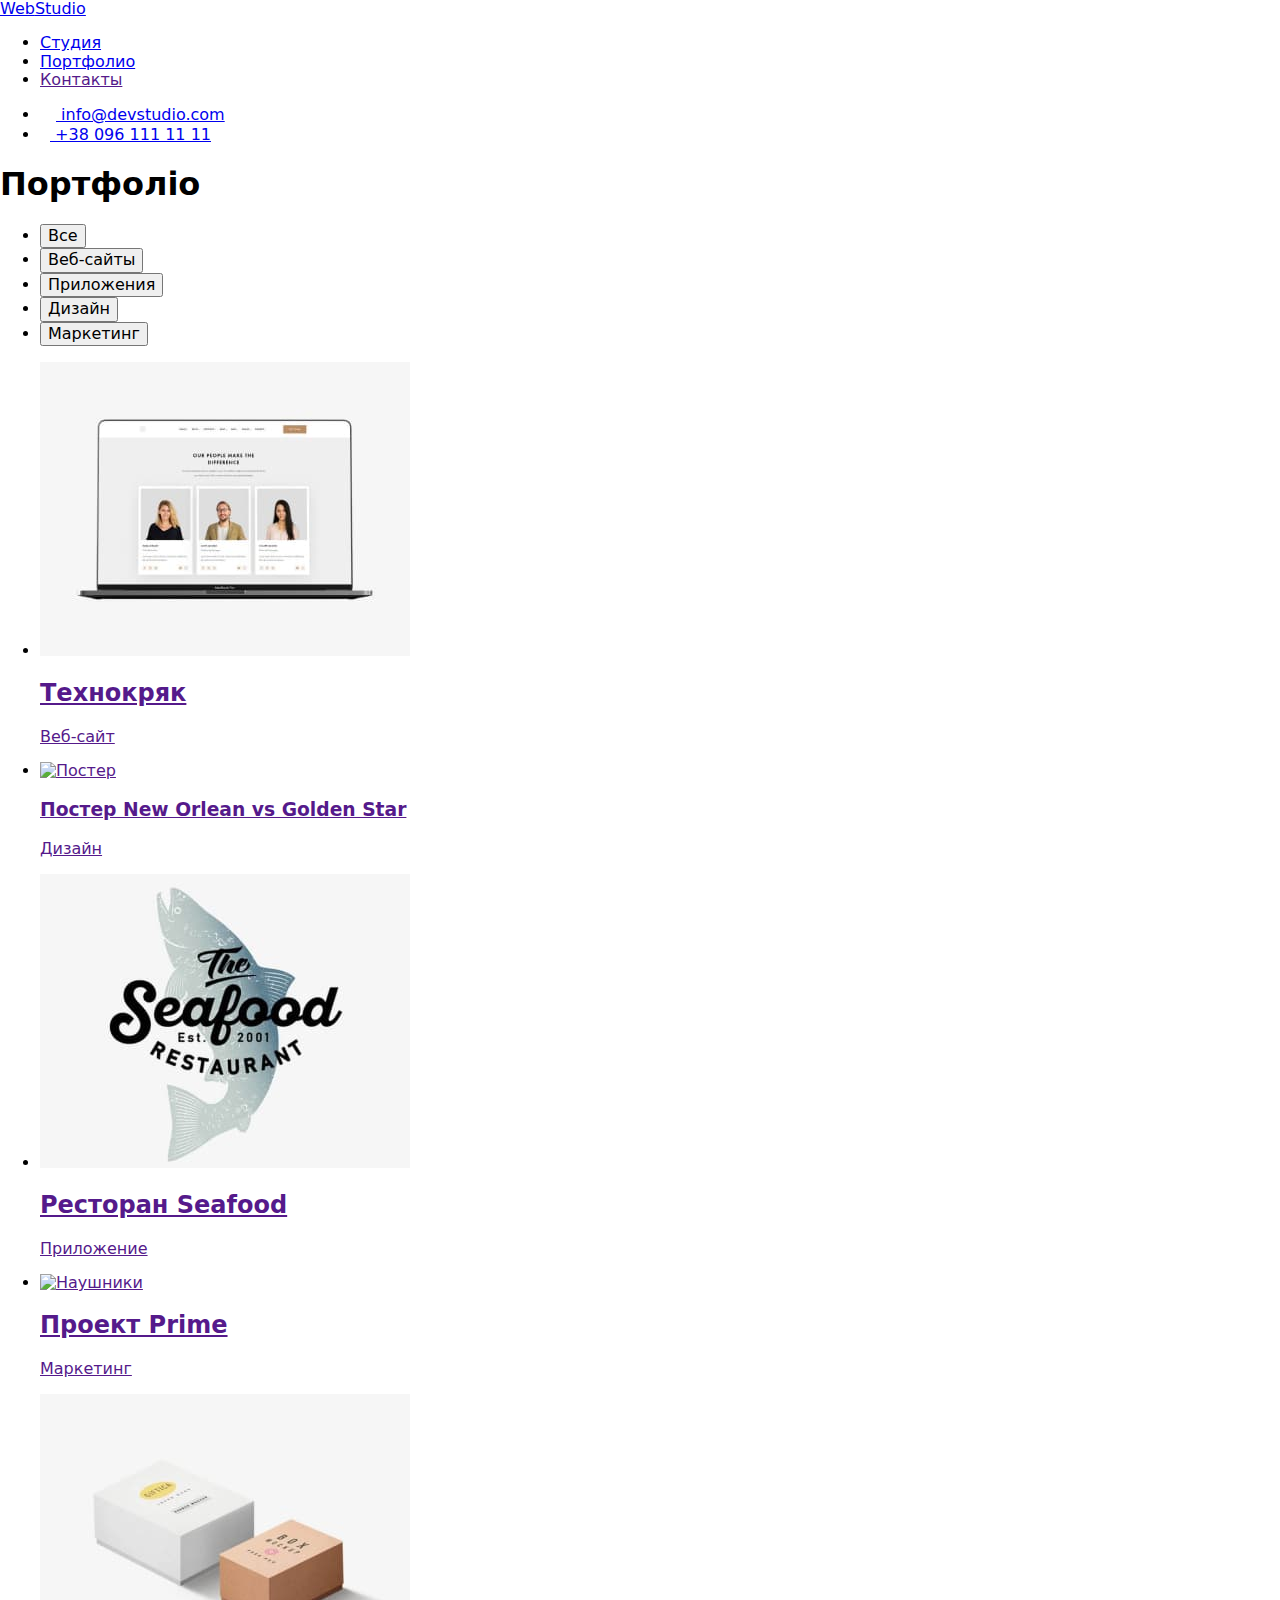
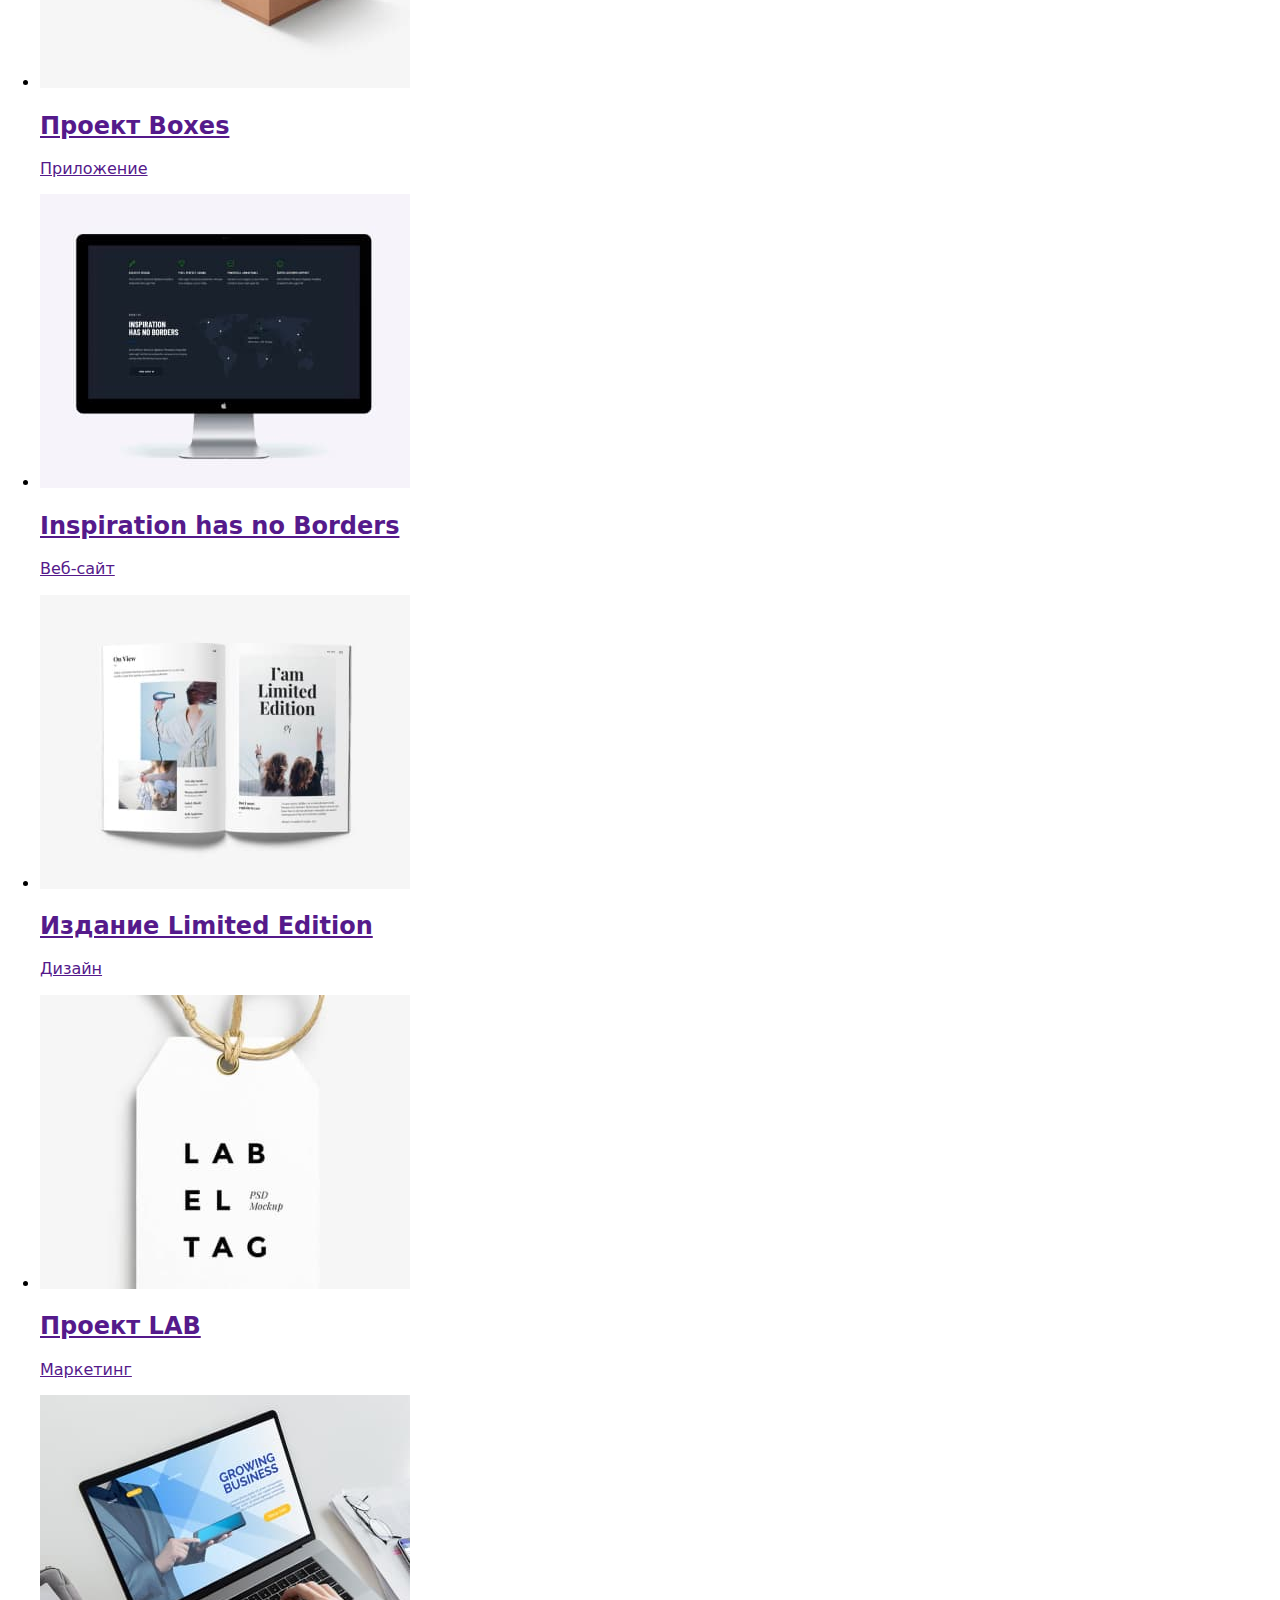
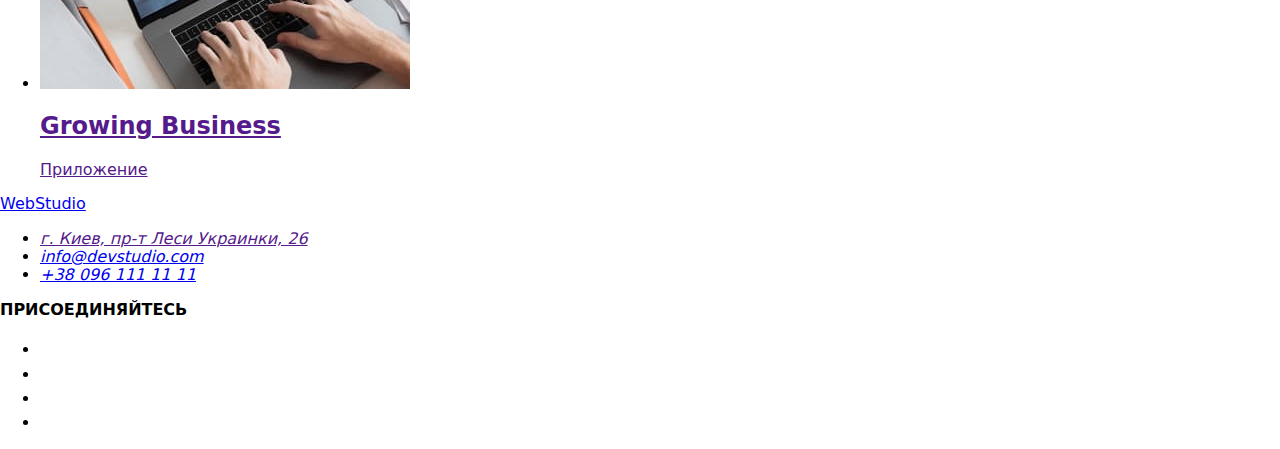
==== portfolio.html @ 70e8f8ef "Create portfolio.html" ====
<!DOCTYPE html>
<html lang="ru">
  <head>
    <link
      rel="stylesheet"
      href="https://cdn.jsdelivr.net/npm/modern-normalize@1.1.0/modern-normalize.css"
    />
    <link
      rel="stylesheet"
      href="https://cdn.jsdelivr.net/npm/modern-normalize@1.1.0/modern-normalize.css"
    />
    <link rel="preconnect" href="https://fonts.googleapis.com" />
    <link rel="preconnect" href="https://fonts.gstatic.com" crossorigin />
    <link
      href="https://fonts.googleapis.com/css2?family=Raleway:wght@700&family=Roboto:wght@400;500;700;900&display=swap"
      rel="stylesheet"
    />
    <meta charset="UTF-8" />
    <meta http-equiv="X-UA-Compatible" content="IE=edge" />
    <meta name="viewport" content="width=device-width, initial-scale=1.0" />
    <title>Портфолио</title>
    <link rel="stylesheet" href="./css/style.css" />
  </head>
  <body>
    <!--Шапка-->
    <header class="header-page">
      <div class="container main-nav">
        <a class="logo" href="./index.html"
          >Web<span class="logo-black">Studio</span></a
        >
        <nav class="nav">
          <ul class="site-nav">
            <li class="item">
              <a class="site-nav-link" href="./index.html">Студия</a>
            </li>
            <li class="item">
              <a class="site-nav-link current" href="./portfolio.html"
                >Портфолио</a
              >
            </li>
            <li class="item"><a class="site-nav-link" href="">Контакты</a></li>
          </ul>
        </nav>
        <ul class="header-contacts">
          <li class="header-contacts-item">
            <a class="header-contacts-link" href="maito:info@devstudio.com"
              ><svg class="icon-mail" width="16" height="12">
                <use href="./image/icon.svg#icon-mail"></use>
              </svg>
              info@devstudio.com
            </a>
          </li>
          <li class="header-contacts-item">
            <a class="header-contacts-link" href="tel:+380961111111">
              <svg class="icon-smartphone" width="10" height="16">
                <use href="./image/icon.svg#icon-smartphone"></use>
              </svg>
              +38 096 111 11 11
            </a>
          </li>
        </ul>
      </div>
    </header>
    <!--Main-->
    <main>
      <!--Навигация-->
      <section class="section">
        <div class="container">
          <h1 class="visually-hidden">Портфоліо</h1>
          <ul class="navigation">
            <li class="navigation-space">
              <button class="navigation-btn" type="button">Все</button>
            </li>
            <li class="navigation-space">
              <button class="navigation-btn" type="button">Веб-сайты</button>
            </li>
            <li class="navigation-space">
              <button class="navigation-btn" type="button">Приложения</button>
            </li>
            <li class="navigation-space">
              <button class="navigation-btn" type="button">Дизайн</button>
            </li>
            <li class="navigation-space">
              <button class="navigation-btn" type="button">Маркетинг</button>
            </li>
          </ul>
          <ul class="services">
            <li class="services-item">
              <a class="services-link" href="">
                <img
                  src="./image/portfolio/techno.jpg"
                  alt="Технокряк"
                  width="370"
                />
                <div class="services-content">
                  <h2 class="title-portfolio">Технокряк</h2>
                  <p class="portfolio-services">Веб-сайт</p>
                </div>
              </a>
            </li>
            <li class="services-item">
              <a class="services-link" href="">
                <img
                  src="./image/portfolio/Poster.jpg"
                  alt="Постер"
                  width="370"
                />
                <div class="services-content">
                  <h3 class="title-portfolio">
                    Постер New Orlean vs Golden Star
                  </h3>
                  <p class="portfolio-services">Дизайн</p>
                </div>
              </a>
            </li>
            <li class="services-item">
              <a class="services-link" href=""
                ><img
                  src="./image/portfolio/seafood.jpg"
                  alt="Ресторан"
                  width="370"
                />
                <div class="services-content">
                  <h2 class="title-portfolio">Ресторан Seafood</h2>
                  <p class="portfolio-services">Приложение</p>
                </div>
              </a>
            </li>

            <li class="services-item">
              <a class="services-link" href="">
                <img
                  src="./image/portfolio/prime.jpg"
                  alt="Наушники"
                  width="370"
                />
                <div class="services-content">
                  <h2 class="title-portfolio">Проект Prime</h2>
                  <p class="portfolio-services">Маркетинг</p>
                </div>
              </a>
            </li>
            <li class="services-item">
              <a class="services-link" href="">
                <img
                  src="./image/portfolio/boxes.jpg"
                  alt="Коробка"
                  width="370"
                />
                <div class="services-content">
                  <h2 class="title-portfolio">Проект Boxes</h2>
                  <p class="portfolio-services">Приложение</p>
                </div>
              </a>
            </li>
            <li class="services-item">
              <a class="services-link" href="">
                <img
                  src="./image/portfolio/inspiration.jpg"
                  alt="Компютер"
                  width="370"
                />
                <div class="services-content">
                  <h2 class="title-portfolio">Inspiration has no Borders</h2>
                  <p class="portfolio-services">Веб-сайт</p>
                </div>
              </a>
            </li>
            <li class="services-item">
              <a class="services-link" href="">
                <img
                  src="./image/portfolio/limited-edition.jpg"
                  alt="Книга"
                  width="370"
                />
                <div class="services-content">
                  <h2 class="title-portfolio">Издание Limited Edition</h2>
                  <p class="portfolio-services">Дизайн</p>
                </div>
              </a>
            </li>
            <li class="services-item">
              <a class="services-link" href="">
                <img src="./image/portfolio/Lab.jpg" alt="Lab" width="370" />
                <div class="services-content">
                  <h2 class="title-portfolio">Проект LAB</h2>
                  <p class="portfolio-services">Маркетинг</p>
                </div>
              </a>
            </li>
            <li class="services-item">
              <a class="services-link" href="">
                <img
                  src="./image/portfolio/growing-business.jpg"
                  alt="ноутбук"
                  width="370"
                />
                <div class="services-content">
                  <h2 class="title-portfolio">Growing Business</h2>
                  <p class="portfolio-services">Приложение</p>
                </div>
              </a>
            </li>
          </ul>
        </div>
      </section>
    </main>
    <!--Футер-->
    <footer class="footer">
      <div class="container footer-block">
        <div class="footer-address">
          <a class="logo" href="./index.html"
            >Web<span class="logo-white">Studio</span></a
          >
          <address class="address">
            <ul class="address-list">
              <li class="address-item">
                <a class="address-a" href="">г. Киев, пр-т Леси Украинки, 26</a>
              </li>
              <li class="address-item">
                <a class="contacts-a" href="maito:info@devstudio.com"
                  >info@devstudio.com</a
                >
              </li>
              <li class="address-item">
                <a class="contacts-a" href="tel:+380961111111"
                  >+38 096 111 11 11</a
                >
              </li>
            </ul>
          </address>
        </div>
        <div class="footer-social">
          <strong class="strong">ПРИСОЕДИНЯЙТЕСЬ</strong>
          <ul class="footer-list">
            <li>
              <a class="footer-soc-link" href="">
                <svg width="20" height="20">
                  <use href="./image/icon.svg#icon-instagram"></use>
                </svg>
              </a>
            </li>
            <li>
              <a class="footer-soc-link" href="">
                <svg width="20" height="20">
                  <use href="./image/icon.svg#icon-twiter"></use>
                </svg>
              </a>
            </li>
            <li>
              <a class="footer-soc-link" href="">
                <svg width="20" height="20">
                  <use href="./image/icon.svg#icon-facebook"></use>
                </svg>
              </a>
            </li>
            <li>
              <a class="footer-soc-link" href="">
                <svg width="20" height="20">
                  <use href="./image/icon.svg#icon-linkedin"></use>
                </svg>
              </a>
            </li>
          </ul>
        </div>
      </div>
    </footer>
  </body>
</html>
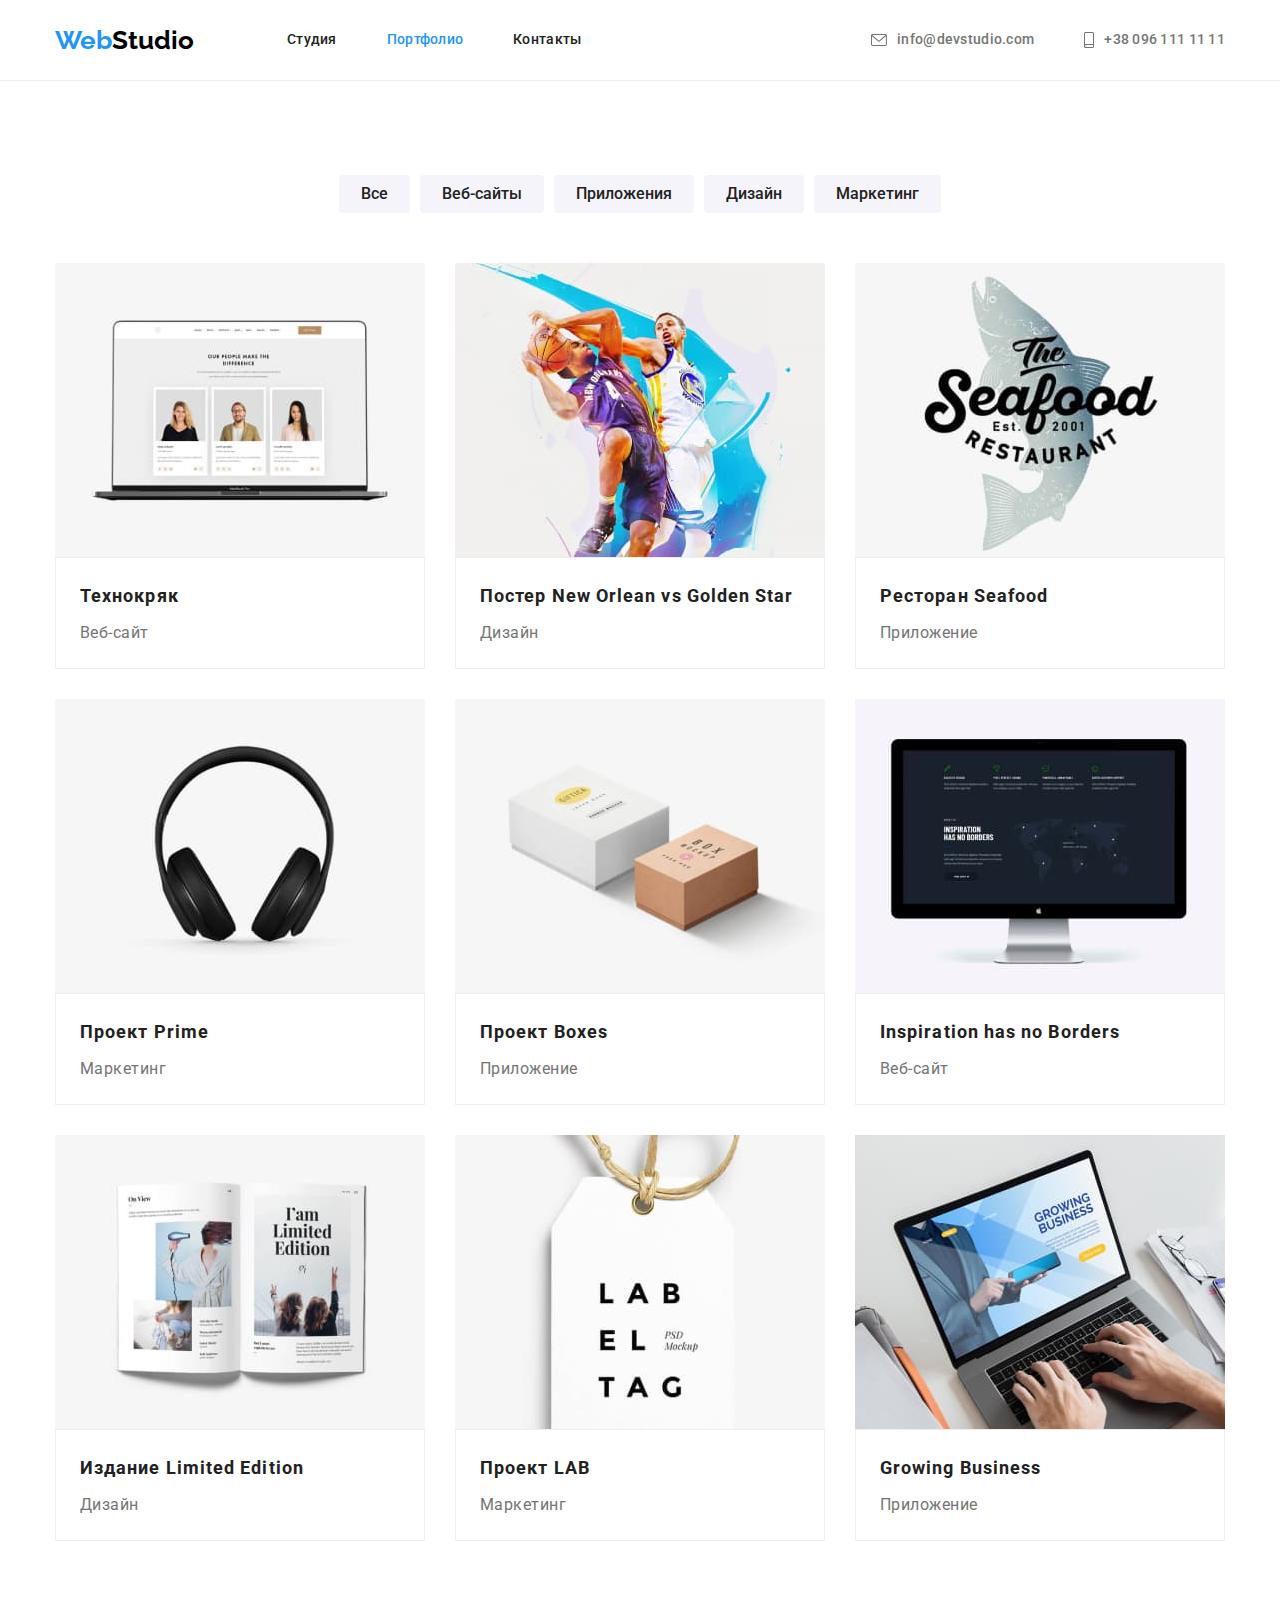
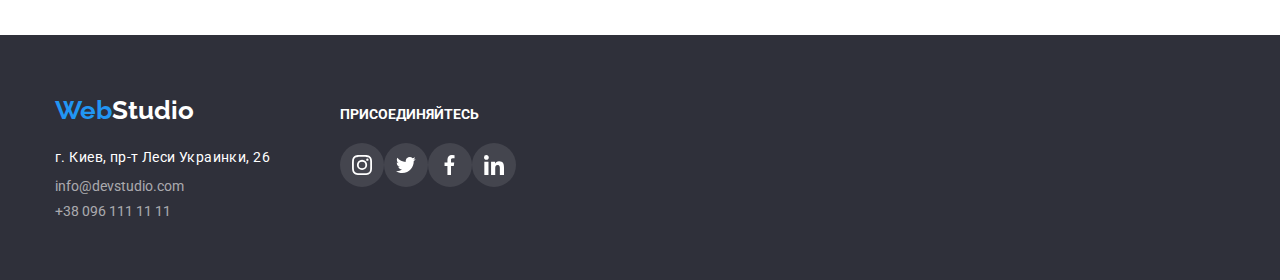
==== commit b235e82e: "Update portfolio.html" ====
--- a/portfolio.html
+++ b/portfolio.html
@@ -66,6 +66,7 @@
       <!--Навигация-->
       <section class="section">
         <div class="container">
+          <!-- Список Кнопок -->
           <h1 class="visually-hidden">Портфоліо</h1>
           <ul class="navigation">
             <li class="navigation-space">
@@ -84,14 +85,25 @@
               <button class="navigation-btn" type="button">Маркетинг</button>
             </li>
           </ul>
+          <!-- Карточки -->
           <ul class="services">
             <li class="services-item">
               <a class="services-link" href="">
-                <img
-                  src="./image/portfolio/techno.jpg"
-                  alt="Технокряк"
-                  width="370"
-                />
+                <div class="services-overlay">
+                  <div class="overlay-text">
+                    <p class="overlay-p">
+                      Технокряк это современная площадка распространения
+                      коронавируса. Компании используют эту платформу для
+                      цифрового шпионажа и атак на защищённые сервера
+                      конкурентов.
+                    </p>
+                    <img
+                      src="./image/portfolio/techno.jpg"
+                      alt="Технокряк"
+                      width="370"
+                    />
+                  </div>
+                </div>
                 <div class="services-content">
                   <h2 class="title-portfolio">Технокряк</h2>
                   <p class="portfolio-services">Веб-сайт</p>
--- a/css/style.css
+++ b/css/style.css
@@ -0,0 +1,542 @@
+:root {
+  --primary-text-color: #757575;
+  --title-text-color: #212121;
+  --accent-color: #2196f3;
+  --primary-white-color: #ffffff;
+  --background-color-secondary: #2f303a;
+  --bachgroun-button-portfolio: #f5f4fa;
+  --section-services-gap: 30px;
+  --icon-background: #afb1b8;
+}
+body {
+  font-family: Roboto, sans-serif;
+  font-size: 14px;
+  line-height: 1.14;
+
+  color: var(--primary-text-color);
+  background-color: var(--primary-white-color);
+}
+h1,
+h2,
+h3,
+h4,
+ul,
+li,
+p {
+  margin-top: 0px;
+  margin-bottom: 0px;
+}
+img {
+  display: block;
+  max-width: 100%;
+  height: auto;
+}
+a {
+  text-decoration: none;
+}
+ul {
+  list-style: none;
+  padding: 0px;
+  margin: 0px;
+}
+
+.container {
+  width: 1200px;
+  margin: 0px auto;
+  padding: 0px 15px;
+}
+.section {
+  padding-top: 94px;
+  padding-bottom: 94px;
+}
+.header-page {
+  border-bottom-width: 1px;
+  border-bottom-style: solid;
+  border-bottom-color: #ececec;
+}
+.main-nav {
+  display: flex;
+  align-items: center;
+  justify-content: flex-start;
+}
+
+.logo {
+  color: var(--accent-color);
+  font-family: Raleway, sans-serif;
+  font-weight: 700;
+  font-size: 26px;
+  line-height: 1.19;
+}
+.logo-black {
+  color: #000000;
+}
+.logo-white {
+  color: var(--primary-white-color);
+}
+
+/* ---------site nav--------- */
+.nav {
+  margin-left: 93px;
+}
+.site-nav {
+  display: flex;
+}
+.site-nav .item:not(:last-child) {
+  margin-right: 50px;
+}
+.site-nav-link {
+  display: block;
+  padding-top: 32px;
+  padding-bottom: 32px;
+
+  color: var(--title-text-color);
+  font-weight: 500;
+  letter-spacing: 0.02em;
+}
+.site-nav-link:hover,
+.site-nav-link:focus {
+  color: var(--accent-color);
+}
+
+.site-nav-link.current {
+  color: var(--accent-color);
+}
+/* -----------ICON------------ */
+.icon-mail,
+.icon-smartphone {
+  fill: currentColor;
+  margin-right: 10px;
+}
+.icon-list {
+  display: flex;
+  justify-content: center;
+  margin-top: 16px;
+}
+.icon-item:not(:last-child) {
+  margin-right: 10px;
+}
+.icon-link {
+  display: flex;
+  justify-content: center;
+  align-items: center;
+  /* margin-top: 10px; */
+  border-radius: 22px;
+  height: 44px;
+  width: 44px;
+  background-color: var(--primary-white-color);
+  fill: var(--icon-background);
+}
+
+.icon-link:hover,
+.icon-link:focus {
+  fill: var(--primary-white-color);
+  background-color: var(--accent-color);
+}
+
+/* Header contacts */
+.header-contacts {
+  display: flex;
+  align-items: center;
+  margin-left: auto;
+}
+
+.header-contacts-item:not(:first-child) {
+  margin-left: 50px;
+}
+.header-contacts-link {
+  display: flex;
+  align-items: center;
+  color: var(--primary-text-color);
+  font-weight: 500;
+  letter-spacing: 0.02em;
+}
+.header-contacts-link:hover,
+.header-contacts-link:focus {
+  color: var(--accent-color);
+}
+
+/* Заказ услуг */
+.backdrop.is-hidden {
+  opacity: 0;
+  pointer-events: none;
+}
+.backdrop {
+  position: fixed;
+  top: 0;
+  left: 0;
+  width: 100%;
+  height: 100%;
+  background-color: rgba(0, 0, 0, 0.2);
+}
+.modal {
+  min-width: 528px;
+  min-height: 581px;
+  background-color: var(--primary-white-color);
+  position: absolute;
+  top: 50%;
+  left: 50%;
+  transform: translate(-50%, -50%);
+}
+
+.icon-close {
+  position: absolute;
+  top: 8px;
+  left: 8px;
+}
+
+.order {
+  max-width: 1600px;
+  height: 600px;
+  margin-left: auto;
+  margin-right: auto;
+  background-image: linear-gradient(
+      to right,
+      rgba(47, 48, 58, 0.4),
+      rgba(47, 48, 58, 0.4)
+    ),
+    url(../image/hero.jpg);
+
+  background-size: cover;
+  background-repeat: no-repeat;
+  background-position: center;
+
+  text-align: center;
+  padding-top: 200px;
+  padding-bottom: 200px;
+}
+
+.hero-title {
+  margin-left: auto;
+  margin-right: auto;
+  width: 696px;
+  font-weight: 900;
+  font-size: 44px;
+  line-height: 1.36;
+  letter-spacing: 0.06em;
+  text-transform: uppercase;
+  color: var(--primary-white-color);
+}
+
+.order-btn {
+  background: var(--accent-color);
+  width: 200px;
+  height: 50px;
+  box-shadow: 0px 4px 4px rgba(0, 0, 0, 0.15);
+  border-radius: 4px;
+  border: none;
+  cursor: pointer;
+  color: var(--primary-white-color);
+  font-weight: 700;
+  font-size: 16px;
+  line-height: 30px;
+  margin-top: 30px;
+}
+
+/*------------ наше преимущество------ */
+.visually-hidden {
+  position: absolute;
+  width: 1px;
+  height: 1px;
+  margin: -1px;
+  padding: 0;
+  overflow: hidden;
+  border: 0;
+  clip: rect(0 0 0 0);
+}
+.section-title {
+  color: var(--title-text-color);
+  font-weight: 700;
+  font-size: 36px;
+  line-height: 1.17;
+  text-align: center;
+  letter-spacing: 0.03em;
+  margin-bottom: 50px;
+}
+
+.features-icon {
+  display: flex;
+  justify-content: center;
+  align-items: center;
+  border-radius: 4px;
+  background-color: var(--bachgroun-button-portfolio);
+  width: 270px;
+  height: 120px;
+  margin-bottom: 30px;
+}
+
+.features {
+  display: flex;
+  margin-top: var(--section-services-gap);
+}
+.features-item {
+  flex-basis: calc(100% / 4);
+}
+
+.features-item:not(:last-child) {
+  margin-right: var(--section-services-gap);
+}
+.features-title {
+  color: var(--title-text-color);
+  font-weight: 700;
+  letter-spacing: 0.03em;
+  text-transform: uppercase;
+}
+.description {
+  line-height: 1.71;
+  letter-spacing: 0.03em;
+  margin-top: 10px;
+}
+/* Чем мы занимаемся */
+.work-section {
+  padding-top: 0px;
+}
+.work {
+  display: flex;
+}
+.work-item:not(:last-child) {
+  margin-right: 30px;
+}
+
+/* Наша команда */
+.section-team {
+  padding: 94px 0px;
+  background: var(--bachgroun-button-portfolio);
+}
+.team {
+  display: flex;
+}
+.team-item:not(:last-child) {
+  margin-right: 30px;
+}
+
+.team-item {
+  background: var(--primary-white-color);
+  box-shadow: 0px 1px 3px rgba(0, 0, 0, 0.12), 0px 1px 1px rgba(0, 0, 0, 0.14),
+    0px 2px 1px rgba(0, 0, 0, 0.2);
+  border-radius: 0px 0px 4px 4px;
+}
+
+.team-container {
+  padding-top: 30px;
+  padding-bottom: 30px;
+}
+.team-title {
+  color: var(--title-text-color);
+  font-weight: 500;
+  font-size: 16px;
+  line-height: 1.19;
+  text-align: center;
+  letter-spacing: 0.03em;
+}
+.team-profession {
+  font-size: 16px;
+  line-height: 1.19;
+  text-align: center;
+  letter-spacing: 0.03em;
+
+  margin-top: 10px;
+}
+/*--------Постоянные клиенты--------  */
+.klient-list {
+  display: flex;
+  justify-content: center;
+}
+.klient-item:not(:last-child) {
+  margin-right: 30px;
+}
+.klient-link {
+  display: flex;
+  justify-content: center;
+  align-items: center;
+  width: 170px;
+  height: 92px;
+  border: 1px solid var(--icon-background);
+  border-radius: 4px;
+  color: var(--icon-background);
+  fill: currentColor;
+}
+.klient-link:focus,
+.klient-link:hover {
+  fill: var(--accent-color);
+  border-color: var(--accent-color);
+}
+/* ----------------Футер---------- */
+.footer {
+  padding-top: 60px;
+  padding-bottom: 60px;
+  background-color: var(--background-color-secondary);
+}
+.footer-block {
+  display: flex;
+  align-items: baseline;
+}
+.footer-address {
+  margin-right: 70px;
+}
+.strong {
+  color: var(--primary-white-color);
+}
+.footer-list {
+  display: flex;
+  margin-top: 20px;
+}
+.footer-item:not(:last-child) {
+  margin-right: 10px;
+}
+
+.footer-soc-link {
+  display: flex;
+  justify-content: center;
+  align-items: center;
+  border-radius: 22px;
+  height: 44px;
+  width: 44px;
+  fill: var(--primary-white-color);
+  background-color: rgba(255, 255, 255, 0.1);
+}
+
+.footer-soc-link:hover,
+.footer-soc-link:focus {
+  background-color: var(--accent-color);
+}
+
+.address {
+  margin-top: 20px;
+  font-style: inherit;
+}
+.address-list {
+}
+.address-item:not(:first-child) {
+  margin-top: 9px;
+}
+.address-a {
+  line-height: 1.71;
+  letter-spacing: 0.03em;
+  color: var(--primary-white-color);
+}
+.contacts-a {
+  color: rgba(255, 255, 255, 0.6);
+  font-style: normal;
+}
+
+/* Portfolio */
+/* -------Список кнопок------- */
+
+.navigation {
+  display: flex;
+  justify-content: center;
+  margin-bottom: 50px;
+}
+
+.navigation-btn {
+  padding: 6px 22px;
+  font-weight: 500;
+  font-size: 16px;
+  line-height: 1.62;
+  color: var(--title-text-color);
+  background: var(--bachgroun-button-portfolio);
+  border: none;
+  border-radius: 4px;
+  text-align: center;
+  cursor: pointer;
+}
+
+.navigation-btn:focus,
+.navigation-btn:hover {
+  background-color: var(--accent-color);
+  color: var(--primary-white-color);
+  box-shadow: 0px 3px 1px rgba(0, 0, 0, 0.1), 0px 1px 2px rgba(0, 0, 0, 0.08),
+    0px 2px 2px rgba(0, 0, 0, 0.12);
+}
+.navigation-space:not(:last-child) {
+  margin-right: 10px;
+}
+
+/* -------Карточки------ */
+
+.services {
+  display: flex;
+  flex-wrap: wrap;
+  margin-left: calc(-1 * var(--section-services-gap));
+  margin-top: calc(-1 * var(--section-services-gap));
+  /* filter: drop-shadow(0px 4px 4px rgba(0, 0, 0, 0.25)); */
+}
+
+.services-item {
+  flex-basis: calc(100% / 3 - var(--section-services-gap));
+  margin-left: var(--section-services-gap);
+  margin-top: var(--section-services-gap);
+}
+
+.services-link:hover,
+.services-link:focus {
+  display: block;
+  box-sizing: border-box;
+  box-shadow: 0px 1px 1px rgb(0 0 0 / 12%), 0px 4px 4px rgb(0 0 0 / 6%),
+    1px 4px 6px rgb(0 0 0 / 16%);
+}
+
+.services-overlay {
+  position: relative;
+}
+
+.services-overlay:hover:before,
+.services-overlay:focus:before {
+  opacity: 1;
+}
+.services-overlay::before {
+  position: absolute;
+  display: inline-block;
+  content: "";
+  width: 100%;
+  height: 100%;
+  background-color: rgba(33, 150, 243, 0.9);
+  opacity: 0;
+}
+.overlay-text {
+  display: flex;
+  justify-content: center;
+  align-content: center;
+}
+.overlay-p {
+  position: absolute;
+  display: flex;
+  justify-items: center;
+  align-items: center;
+  content: "";
+  width: 100%;
+  height: 100%;
+  color: var(--primary-white-color);
+  width: 322px;
+  font-weight: 400;
+  font-size: 18px;
+  line-height: 28px;
+  letter-spacing: 0.03em;
+  opacity: 0;
+}
+
+.overlay-p:hover,
+.overlay-p:focus {
+  opacity: 1;
+}
+
+.services-content {
+  padding: 20px 24px;
+  border: 1px solid #eeeeee;
+}
+
+.title-portfolio {
+  font-weight: 700;
+  font-size: 18px;
+  line-height: 2;
+  letter-spacing: 0.06em;
+  color: var(--title-text-color);
+}
+
+.portfolio-services {
+  font-size: 16px;
+  line-height: 1.88;
+  letter-spacing: 0.03em;
+  margin-top: 4px;
+  color: var(--primary-text-color);
+}
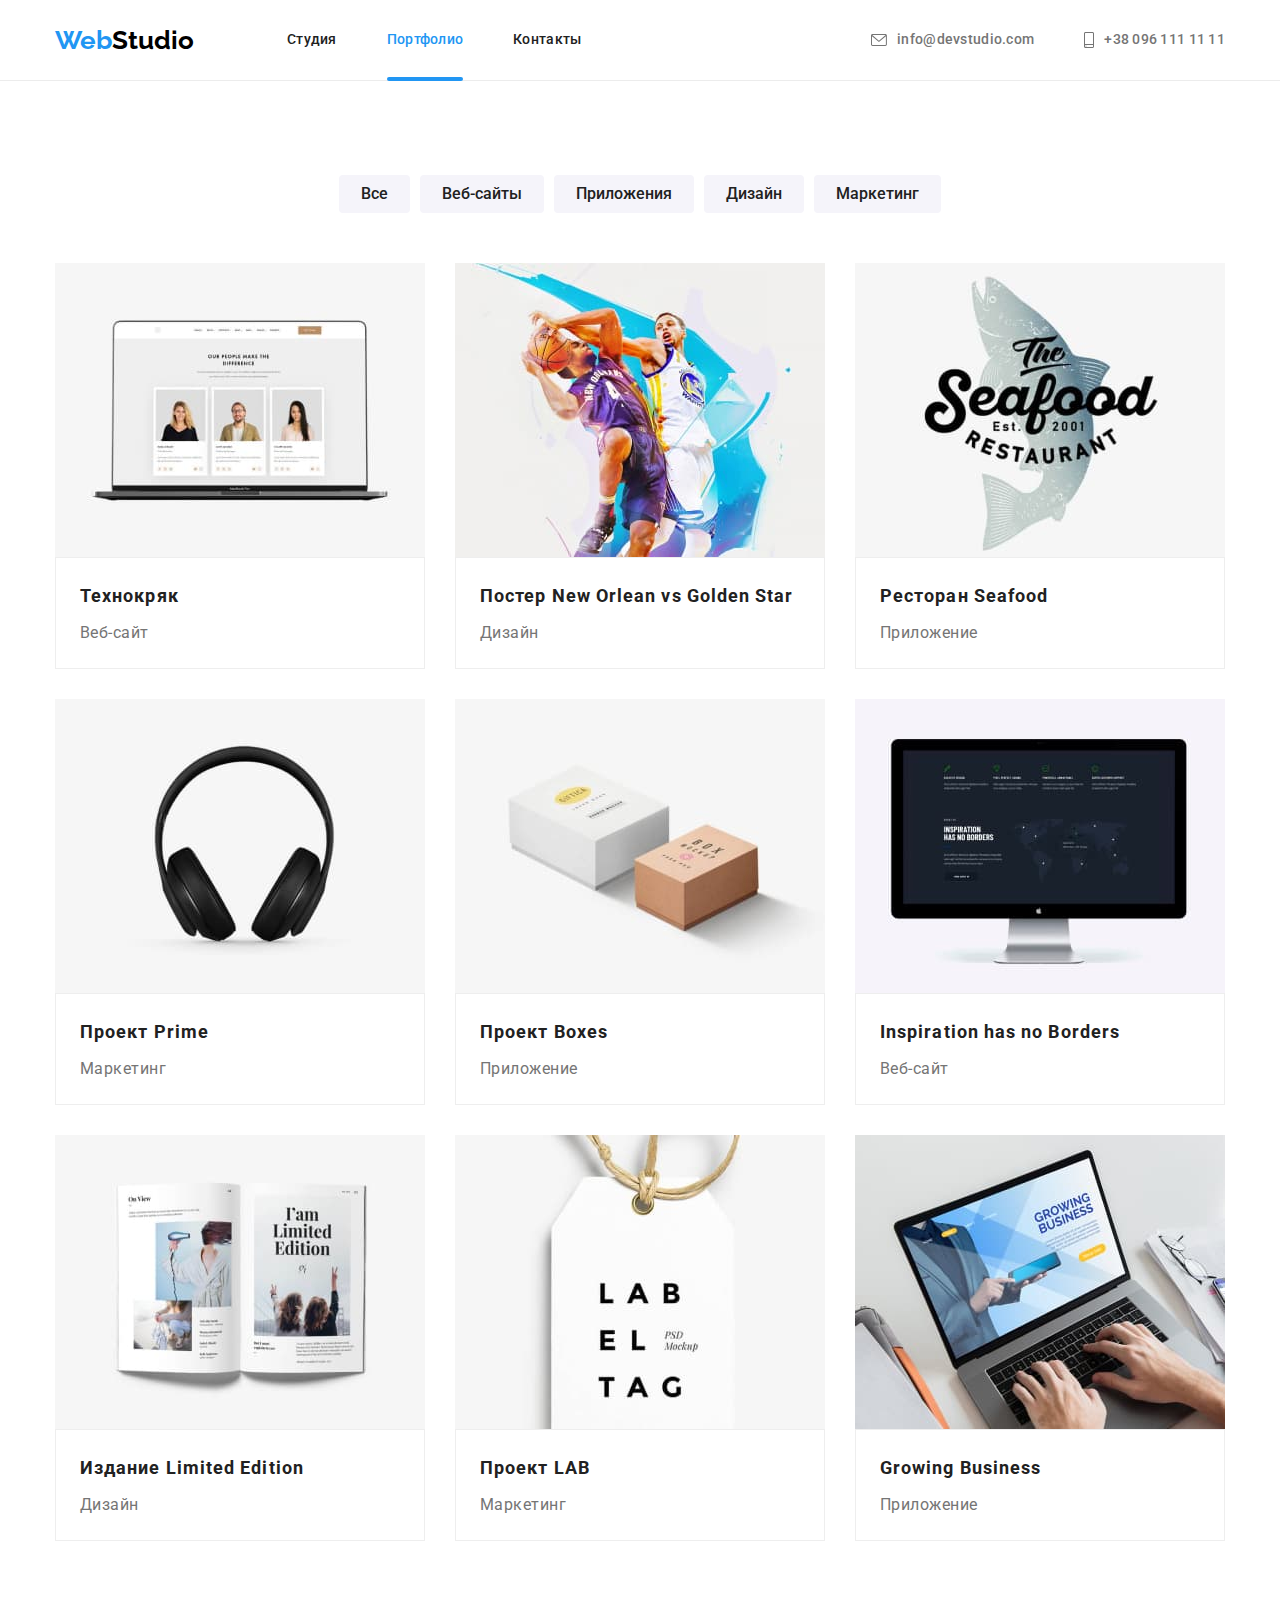
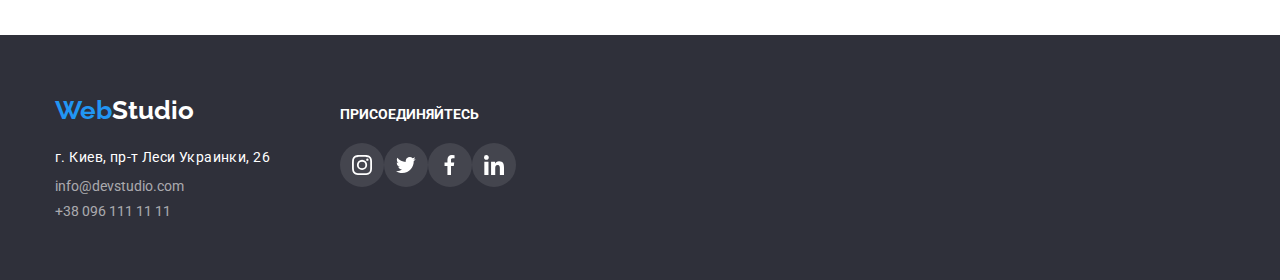
==== commit 92dfd79c: "Update portfolio.html" ====
--- a/portfolio.html
+++ b/portfolio.html
@@ -87,9 +87,15 @@
           </ul>
           <!-- Карточки -->
           <ul class="services">
-            <li class="services-item">
-              <a class="services-link" href="">
-                <div class="services-overlay">
+            <!-- 1 -->
+            <li class="services-item">
+              <a class="services-link" href="">
+                <div class="services-overlay">
+                  <img
+                    src="./image/portfolio/techno.jpg"
+                    alt="Технокряк"
+                    width="370"
+                  />
                   <div class="overlay-text">
                     <p class="overlay-p">
                       Технокряк это современная площадка распространения
@@ -97,11 +103,6 @@
                       цифрового шпионажа и атак на защищённые сервера
                       конкурентов.
                     </p>
-                    <img
-                      src="./image/portfolio/techno.jpg"
-                      alt="Технокряк"
-                      width="370"
-                    />
                   </div>
                 </div>
                 <div class="services-content">
@@ -110,13 +111,23 @@
                 </div>
               </a>
             </li>
-            <li class="services-item">
-              <a class="services-link" href="">
-                <img
+            <!-- 2 -->
+            <li class="services-item">
+              <a class="services-link" href="">
+                <div class="services-overlay">
+                  <img
                   src="./image/portfolio/Poster.jpg"
                   alt="Постер"
-                  width="370"
-                />
+                  width="370"/>
+                <div class="overlay-text">
+                  <p class="overlay-p">
+                    Технокряк это современная площадка распространения
+                    коронавируса. Компании используют эту платформу для
+                    цифрового шпионажа и атак на защищённые сервера
+                    конкурентов.
+                  </p>
+                </div>
+              </div>
                 <div class="services-content">
                   <h3 class="title-portfolio">
                     Постер New Orlean vs Golden Star
@@ -125,92 +136,168 @@
                 </div>
               </a>
             </li>
-            <li class="services-item">
-              <a class="services-link" href=""
-                ><img
+            <!-- 3 -->
+            <li class="services-item">
+              <a class="services-link" href="">
+                <div class="services-overlay">
+                  <img
                   src="./image/portfolio/seafood.jpg"
                   alt="Ресторан"
-                  width="370"
-                />
+                  width="370"/>
+                <div class="overlay-text">
+                  <p class="overlay-p">
+                    Технокряк это современная площадка распространения
+                    коронавируса. Компании используют эту платформу для
+                    цифрового шпионажа и атак на защищённые сервера
+                    конкурентов.
+                  </p>
+                </div>
+              </div>
                 <div class="services-content">
                   <h2 class="title-portfolio">Ресторан Seafood</h2>
                   <p class="portfolio-services">Приложение</p>
-                </div>
-              </a>
-            </li>
-
-            <li class="services-item">
-              <a class="services-link" href="">
+                </div>                
+              </a>
+            </li>
+            <!-- 4 -->
+            <li class="services-item">
+              <a class="services-link" href="">
+                <div class="services-overlay">
                 <img
                   src="./image/portfolio/prime.jpg"
                   alt="Наушники"
                   width="370"
                 />
+                <div class="overlay-text">
+                  <p class="overlay-p">
+                    Технокряк это современная площадка распространения
+                    коронавируса. Компании используют эту платформу для
+                    цифрового шпионажа и атак на защищённые сервера
+                    конкурентов.
+                  </p>
+                </div>
+              </div>
                 <div class="services-content">
                   <h2 class="title-portfolio">Проект Prime</h2>
                   <p class="portfolio-services">Маркетинг</p>
-                </div>
-              </a>
-            </li>
-            <li class="services-item">
-              <a class="services-link" href="">
+                </div>                
+              </a>
+            </li>
+            <!-- 5 -->
+            <li class="services-item">
+              <a class="services-link" href="">
+                <div class="services-overlay">
                 <img
                   src="./image/portfolio/boxes.jpg"
                   alt="Коробка"
                   width="370"
                 />
+                <div class="overlay-text">
+                  <p class="overlay-p">
+                    Технокряк это современная площадка распространения
+                    коронавируса. Компании используют эту платформу для
+                    цифрового шпионажа и атак на защищённые сервера
+                    конкурентов.
+                  </p>
+                </div>
+              </div>
                 <div class="services-content">
                   <h2 class="title-portfolio">Проект Boxes</h2>
                   <p class="portfolio-services">Приложение</p>
                 </div>
-              </a>
-            </li>
-            <li class="services-item">
-              <a class="services-link" href="">
+                
+              </a>
+            </li>
+            <!-- 6 -->
+            <li class="services-item">
+              <a class="services-link" href="">
+                <div class="services-overlay">
                 <img
                   src="./image/portfolio/inspiration.jpg"
                   alt="Компютер"
                   width="370"
                 />
+                <div class="overlay-text">
+                  <p class="overlay-p">
+                    Технокряк это современная площадка распространения
+                    коронавируса. Компании используют эту платформу для
+                    цифрового шпионажа и атак на защищённые сервера
+                    конкурентов.
+                  </p>
+                </div>
+              </div>
                 <div class="services-content">
                   <h2 class="title-portfolio">Inspiration has no Borders</h2>
                   <p class="portfolio-services">Веб-сайт</p>
                 </div>
-              </a>
-            </li>
-            <li class="services-item">
-              <a class="services-link" href="">
+                
+              </a>
+            </li>
+            <!-- 7 -->
+            <li class="services-item">
+              <a class="services-link" href="">
+                <div class="services-overlay">
                 <img
                   src="./image/portfolio/limited-edition.jpg"
                   alt="Книга"
                   width="370"
                 />
+                <div class="overlay-text">
+                  <p class="overlay-p">
+                    Технокряк это современная площадка распространения
+                    коронавируса. Компании используют эту платформу для
+                    цифрового шпионажа и атак на защищённые сервера
+                    конкурентов.
+                  </p>
+                </div>
+              </div>
                 <div class="services-content">
                   <h2 class="title-portfolio">Издание Limited Edition</h2>
                   <p class="portfolio-services">Дизайн</p>
-                </div>
-              </a>
-            </li>
-            <li class="services-item">
-              <a class="services-link" href="">
+                </div>                
+              </a>
+            </li>
+            <!-- 8 -->
+            <li class="services-item">
+              <a class="services-link" href="">
+                <div class="services-overlay">
                 <img src="./image/portfolio/Lab.jpg" alt="Lab" width="370" />
+                <div class="overlay-text">
+                  <p class="overlay-p">
+                    Технокряк это современная площадка распространения
+                    коронавируса. Компании используют эту платформу для
+                    цифрового шпионажа и атак на защищённые сервера
+                    конкурентов.
+                  </p>
+                </div>
+              </div>
                 <div class="services-content">
                   <h2 class="title-portfolio">Проект LAB</h2>
                   <p class="portfolio-services">Маркетинг</p>
-                </div>
-              </a>
-            </li>
-            <li class="services-item">
-              <a class="services-link" href="">
+                </div>            
+              </a>
+            </li>
+            <!-- 9 -->
+            <li class="services-item">
+              <a class="services-link" href="">
+                <div class="services-overlay">
                 <img
                   src="./image/portfolio/growing-business.jpg"
                   alt="ноутбук"
                   width="370"
                 />
+                <div class="overlay-text">
+                  <p class="overlay-p">
+                    Технокряк это современная площадка распространения
+                    коронавируса. Компании используют эту платформу для
+                    цифрового шпионажа и атак на защищённые сервера
+                    конкурентов.
+                  </p>
+                </div></div>
                 <div class="services-content">
                   <h2 class="title-portfolio">Growing Business</h2>
                   <p class="portfolio-services">Приложение</p>
-                </div>
+                </div>                
               </a>
             </li>
           </ul>
--- a/css/style.css
+++ b/css/style.css
@@ -84,14 +84,16 @@
 .site-nav .item:not(:last-child) {
   margin-right: 50px;
 }
+
 .site-nav-link {
+  position: relative;
   display: block;
   padding-top: 32px;
   padding-bottom: 32px;
-
   color: var(--title-text-color);
   font-weight: 500;
   letter-spacing: 0.02em;
+  transition: color 250ms cubic-bezier(0.4, 0, 0.2, 1);
 }
 .site-nav-link:hover,
 .site-nav-link:focus {
@@ -100,6 +102,16 @@
 
 .site-nav-link.current {
   color: var(--accent-color);
+}
+.site-nav-link.current:after {
+  position: absolute;
+  left: 0;
+  bottom: -1px;
+  content: "";
+  width: 100%;
+  height: 4px;
+  border-radius: 4px;
+  background-color: var(--accent-color);
 }
 /* -----------ICON------------ */
 .icon-mail,
@@ -119,12 +131,14 @@
   display: flex;
   justify-content: center;
   align-items: center;
-  /* margin-top: 10px; */
   border-radius: 22px;
   height: 44px;
   width: 44px;
   background-color: var(--primary-white-color);
   fill: var(--icon-background);
+  transition: background-color 250ms cubic-bezier(0.4, 0, 0.2, 1),
+  fill 250ms cubic-bezier(0.4, 0, 0.2, 1) ;
+ 
 }
 
 .icon-link:hover,
@@ -149,6 +163,7 @@
   color: var(--primary-text-color);
   font-weight: 500;
   letter-spacing: 0.02em;
+  transition: color 250ms cubic-bezier(0.4, 0, 0.2, 1);
 }
 .header-contacts-link:hover,
 .header-contacts-link:focus {
@@ -166,6 +181,9 @@
   left: 0;
   width: 100%;
   height: 100%;
+  z-index: 1;
+  opacity: 1;
+  transition: opacity 250ms cubic-bezier(0.4, 0, 0.2, 1);
   background-color: rgba(0, 0, 0, 0.2);
 }
 .modal {
@@ -176,12 +194,18 @@
   top: 50%;
   left: 50%;
   transform: translate(-50%, -50%);
-}
-
-.icon-close {
+  transition: transform 250ms cubic-bezier(0.4, 0, 0.2, 1);
+}
+
+.close-btn {
   position: absolute;
   top: 8px;
-  left: 8px;
+  right: 8px;
+  border: none;
+  border-radius: 50%;
+  background-color: var(--primary-white-color);
+  cursor: pointer;
+  padding: 0;
 }
 
 .order {
@@ -293,8 +317,28 @@
 .work {
   display: flex;
 }
+
 .work-item:not(:last-child) {
   margin-right: 30px;
+}
+
+.work-item {
+  position: relative;
+}
+.work-p {
+  position: absolute;
+  bottom: 0;
+  display: flex;
+  justify-content: center;
+  align-items: center;
+  width: 100%;
+  height: 70px;
+  background: rgba(47, 48, 58, 0.8);
+  color: var(--primary-white-color);
+  font-weight: 700;
+  text-align: center;
+  letter-spacing: 0.03em;
+  text-transform: uppercase;
 }
 
 /* Наша команда */
@@ -354,6 +398,7 @@
   border-radius: 4px;
   color: var(--icon-background);
   fill: currentColor;
+  transition: fill 250ms cubic-bezier(0.4, 0, 0.2, 1), border-color 250ms cubic-bezier(0.4, 0, 0.2, 1);
 }
 .klient-link:focus,
 .klient-link:hover {
@@ -393,6 +438,8 @@
   width: 44px;
   fill: var(--primary-white-color);
   background-color: rgba(255, 255, 255, 0.1);
+  transition: background-color 250ms cubic-bezier(0.4, 0, 0.2, 1);
+  
 }
 
 .footer-soc-link:hover,
@@ -439,6 +486,9 @@
   border-radius: 4px;
   text-align: center;
   cursor: pointer;
+  transition: background-color 250ms cubic-bezier(0.4, 0, 0.2, 1),
+  color 250ms cubic-bezier(0.4, 0, 0.2, 1),
+  box-shadow 250ms cubic-bezier(0.4, 0, 0.2, 1);
 }
 
 .navigation-btn:focus,
@@ -459,7 +509,6 @@
   flex-wrap: wrap;
   margin-left: calc(-1 * var(--section-services-gap));
   margin-top: calc(-1 * var(--section-services-gap));
-  /* filter: drop-shadow(0px 4px 4px rgba(0, 0, 0, 0.25)); */
 }
 
 .services-item {
@@ -467,9 +516,13 @@
   margin-left: var(--section-services-gap);
   margin-top: var(--section-services-gap);
 }
-
+.services-link {
+  transition: box-shadow 250ms cubic-bezier(0.4, 0, 0.2, 1);
+  
+}
 .services-link:hover,
 .services-link:focus {
+  transform: translateY(0);
   display: block;
   box-sizing: border-box;
   box-shadow: 0px 1px 1px rgb(0 0 0 / 12%), 0px 4px 4px rgb(0 0 0 / 6%),
@@ -478,46 +531,36 @@
 
 .services-overlay {
   position: relative;
-}
-
-.services-overlay:hover:before,
-.services-overlay:focus:before {
-  opacity: 1;
-}
-.services-overlay::before {
+  overflow: hidden;
+}
+
+.overlay-text {
   position: absolute;
-  display: inline-block;
-  content: "";
+  top: 0;
+  left: 0;
+  transform: translateY(100%);
+  transition: transform 250ms cubic-bezier(0.4, 0, 0.2, 1);
+
+  display: flex;
+  align-items: center;
+  height: 100%;
   width: 100%;
-  height: 100%;
-  background-color: rgba(33, 150, 243, 0.9);
-  opacity: 0;
-}
-.overlay-text {
-  display: flex;
-  justify-content: center;
-  align-content: center;
-}
-.overlay-p {
-  position: absolute;
-  display: flex;
-  justify-items: center;
-  align-items: center;
-  content: "";
-  width: 100%;
-  height: 100%;
-  color: var(--primary-white-color);
-  width: 322px;
+  background-color: var(--accent-color);
+  color: var(--primary-white-color);
   font-weight: 400;
   font-size: 18px;
-  line-height: 28px;
-  letter-spacing: 0.03em;
-  opacity: 0;
-}
-
-.overlay-p:hover,
-.overlay-p:focus {
-  opacity: 1;
+  line-height: 1.555;
+  letter-spacing: 0.03em;
+}
+
+.services-link:hover .overlay-text,
+.services-link:focus .overlay-text {
+  transform: translateY(0);
+}
+.overlay-p {
+  text-align: left;
+  padding-right: 24px;
+  padding-left: 24px;
 }
 
 .services-content {
